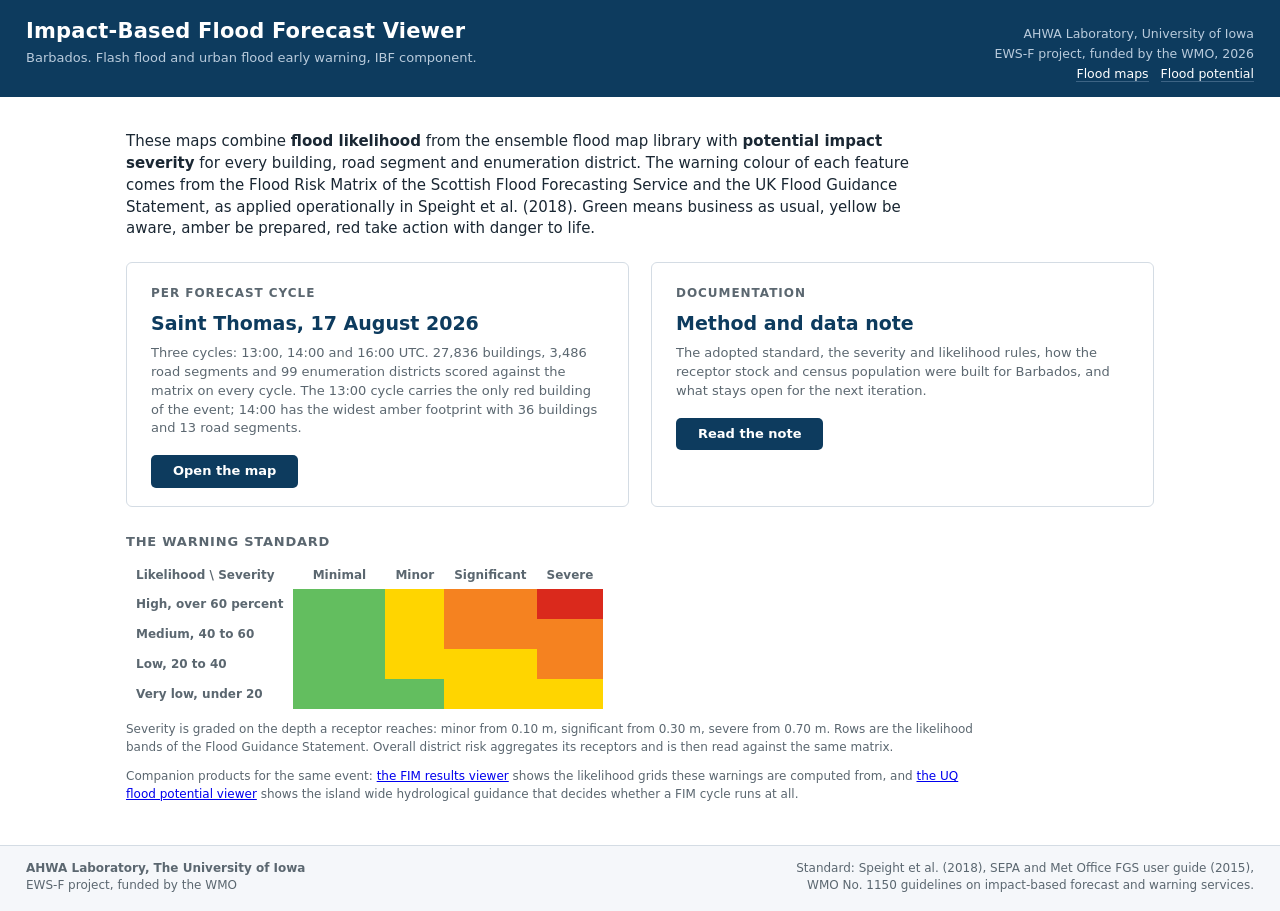
==== index.html @ 12cea6f9 "Impact based forecast viewer, Saint Thomas Barbados, three forecast cycles" ====
<!DOCTYPE html>
<html lang="en">
<head>
<meta charset="utf-8">
<meta name="viewport" content="width=device-width, initial-scale=1">
<title>IBF Viewer. Barbados</title>
<meta name="description" content="Impact-based flood forecast viewer for Barbados. Per forecast cycle warning maps for the Saint Thomas pilot, built on the TITO FIM ensemble products.">
<link rel="icon" href="data:image/svg+xml,%3Csvg xmlns='http://www.w3.org/2000/svg' viewBox='0 0 16 16'%3E%3Ccircle cx='8' cy='8' r='6' fill='%23F58220'/%3E%3C/svg%3E">
<link rel="stylesheet" href="assets/css/style.css">
</head>
<body class="landing-body">

<header class="site-head">
  <div class="wrap head-row">
    <div>
      <h1>Impact-Based Flood Forecast Viewer</h1>
      <p class="head-sub">Barbados. Flash flood and urban flood early warning, IBF component.</p>
    </div>
    <div class="head-meta">
      <span>AHWA Laboratory, University of Iowa</span>
      <span>EWS-F project, funded by the WMO, 2026</span>
      <span><a href="https://ahwalab.github.io/Barbados_fim/">Flood maps</a> &nbsp; <a href="https://ahwalab.github.io/Barbados_warnings/">Flood potential</a></span>
    </div>
  </div>
</header>

<div class="wrap landing">
  <p class="landing-intro">
    These maps combine <strong>flood likelihood</strong> from the ensemble flood map library
    with <strong>potential impact severity</strong> for every building, road segment and
    enumeration district. The warning colour of each feature comes from the Flood Risk Matrix
    of the Scottish Flood Forecasting Service and the UK Flood Guidance Statement, as applied
    operationally in Speight et al. (2018). Green means business as usual, yellow be aware,
    amber be prepared, red take action with danger to life.
  </p>

  <div class="portal-grid">
    <a class="portal-card" href="saint-thomas/">
      <span class="portal-lang">Per forecast cycle</span>
      <span class="portal-title">Saint Thomas, 17 August 2026</span>
      <span class="portal-desc">Three cycles: 13:00, 14:00 and 16:00 UTC. 27,836 buildings,
        3,486 road segments and 99 enumeration districts scored against the matrix on every
        cycle. The 13:00 cycle carries the only red building of the event; 14:00 has the widest
        amber footprint with 36 buildings and 13 road segments.</span>
      <span class="portal-go">Open the map</span>
    </a>
    <a class="portal-card" href="methods/">
      <span class="portal-lang">Documentation</span>
      <span class="portal-title">Method and data note</span>
      <span class="portal-desc">The adopted standard, the severity and likelihood rules, how
        the receptor stock and census population were built for Barbados, and what stays open
        for the next iteration.</span>
      <span class="portal-go">Read the note</span>
    </a>
  </div>

  <h3 style="font-size:13px;text-transform:uppercase;letter-spacing:0.06em;color:#5b6770;margin:26px 0 10px">The warning standard</h3>
  <table style="border-collapse:collapse;font-size:12px">
    <tr><th style="padding:5px 10px;color:#5b6770;text-align:left">Likelihood \ Severity</th>
      <th style="padding:5px 10px;color:#5b6770">Minimal</th><th style="padding:5px 10px;color:#5b6770">Minor</th>
      <th style="padding:5px 10px;color:#5b6770">Significant</th><th style="padding:5px 10px;color:#5b6770">Severe</th></tr>
    <tr><th style="padding:5px 10px;color:#5b6770;text-align:left">High, over 60 percent</th>
      <td style="background:#63BE5F;width:92px;height:30px"></td><td style="background:#FFD500"></td>
      <td style="background:#F58220"></td><td style="background:#DA291C"></td></tr>
    <tr><th style="padding:5px 10px;color:#5b6770;text-align:left">Medium, 40 to 60</th>
      <td style="background:#63BE5F;height:30px"></td><td style="background:#FFD500"></td>
      <td style="background:#F58220"></td><td style="background:#F58220"></td></tr>
    <tr><th style="padding:5px 10px;color:#5b6770;text-align:left">Low, 20 to 40</th>
      <td style="background:#63BE5F;height:30px"></td><td style="background:#FFD500"></td>
      <td style="background:#FFD500"></td><td style="background:#F58220"></td></tr>
    <tr><th style="padding:5px 10px;color:#5b6770;text-align:left">Very low, under 20</th>
      <td style="background:#63BE5F;height:30px"></td><td style="background:#63BE5F"></td>
      <td style="background:#FFD500"></td><td style="background:#FFD500"></td></tr>
  </table>
  <p class="landing-note" style="margin-top:12px">
    Severity is graded on the depth a receptor reaches: minor from 0.10 m, significant from
    0.30 m, severe from 0.70 m. Rows are the likelihood bands of the Flood Guidance Statement.
    Overall district risk aggregates its receptors and is then read against the same matrix.
  </p>

  <p class="landing-note">
    Companion products for the same event:
    <a href="https://ahwalab.github.io/Barbados_fim/">the FIM results viewer</a> shows the likelihood grids these warnings
    are computed from, and <a href="https://ahwalab.github.io/Barbados_warnings/">the UQ flood potential viewer</a> shows the
    island wide hydrological guidance that decides whether a FIM cycle runs at all.
  </p>
</div>

<footer class="site-foot landing-foot">
  <div class="wrap foot-row">
    <div>
      <strong>AHWA Laboratory, The University of Iowa</strong><br>
      EWS-F project, funded by the WMO
    </div>
    <div class="foot-right">
      Standard: Speight et al. (2018), SEPA and Met Office FGS user guide (2015),<br>
      WMO No. 1150 guidelines on impact-based forecast and warning services.
    </div>
  </div>
</footer>
</body>
</html>
---- assets/css/style.css ----
/* Barbados viewers. Plain, quiet design: the maps carry the color.
   Shared base stylesheet, copied into each of the three viewer folders. */

:root {
  --navy: #0d3b5e;
  --blue: #2b6ca3;
  --ink: #1a2733;
  --mute: #5b6770;
  --line: #d4dce4;
  --panel: #f5f7fa;
  --surface: #ffffff;
  --wet: #d9e7f3;
  --wet-line: #9dbcd8;
}

* { box-sizing: border-box; }

body {
  margin: 0;
  font-family: "Segoe UI", system-ui, -apple-system, Roboto, "Helvetica Neue", Arial, sans-serif;
  color: var(--ink);
  background: var(--surface);
  font-size: 14px;
  line-height: 1.45;
}

.wrap { max-width: 1440px; margin: 0 auto; padding: 0 26px; }

/* header */
.site-head { background: var(--navy); color: #fff; }
.head-row { display: flex; justify-content: space-between; align-items: baseline;
  gap: 18px; flex-wrap: wrap; padding-top: 16px; padding-bottom: 14px; }
.site-head h1 { margin: 0; font-size: 21px; font-weight: 600; letter-spacing: 0.2px; }
.head-sub { margin: 3px 0 0; font-size: 13px; color: #b9cbdc; }
.head-meta { text-align: right; font-size: 12.5px; color: #b9cbdc; display: flex;
  flex-direction: column; gap: 2px; }
.head-meta a { color: #fff; text-decoration: none; border-bottom: 1px solid #3d6485; }
.head-meta a:hover { border-color: #fff; }

.context-band { background: var(--panel); border-bottom: 1px solid var(--line);
  font-size: 12.5px; color: var(--mute); }
.context-band .wrap { padding-top: 8px; padding-bottom: 8px; }

/* controls */
.controls { display: flex; gap: 26px; align-items: center; flex-wrap: wrap;
  padding: 14px 0 10px; }
.ctl-group { display: flex; gap: 8px; align-items: center; }
.ctl-label { font-size: 11.5px; color: var(--mute); text-transform: uppercase;
  letter-spacing: 0.05em; }
.seg { display: inline-flex; border: 1px solid var(--line); border-radius: 5px; overflow: hidden; }
.seg button { border: 0; background: var(--surface); color: var(--ink); padding: 6px 13px;
  font: inherit; font-size: 13px; cursor: pointer; border-right: 1px solid var(--line); }
.seg button:last-child { border-right: 0; }
.seg button:hover { background: var(--panel); }
.seg button.on { background: var(--navy); color: #fff; }
.seg button:disabled { color: #b3bcc4; cursor: not-allowed; background: #fafbfc; }
.toggle, .step { border: 1px solid var(--line); background: var(--surface); color: var(--ink);
  padding: 6px 13px; border-radius: 5px; font: inherit; font-size: 13px; cursor: pointer; }
.toggle:hover, .step:hover { background: var(--panel); }
.toggle.on { background: var(--navy); border-color: var(--navy); color: #fff; }
.toggle.muted { color: #8b98a5; }
.step { padding: 6px 9px; font-size: 11px; color: var(--mute); }
select.picker { border: 1px solid var(--line); border-radius: 5px; padding: 6px 8px;
  font: inherit; font-size: 13px; background: var(--surface); color: var(--ink); }

/* day and hour picker */
.clock { padding: 2px 0 8px; }
.dayrow { display: flex; align-items: center; gap: 5px; margin-bottom: 4px; }
.dayrow .day { width: 58px; font-size: 12px; color: var(--mute); font-weight: 600; }
.chip { width: 30px; height: 24px; border: 1px solid var(--line); border-radius: 4px;
  font-size: 10.5px; display: flex; align-items: center; justify-content: center;
  cursor: pointer; background: var(--surface); user-select: none; }
.chip:hover { border-color: var(--blue); }
.chip.quiet { background: #f1f3f5; color: #9aa7b3; }
.chip.wet { background: var(--wet); border-color: var(--wet-line); }
.chip.sel { background: var(--navy); border-color: var(--navy); color: #fff; font-weight: 700; }
.chip.gap { visibility: hidden; }

/* main layout */
.main { display: flex; gap: 26px; align-items: flex-start; padding-bottom: 6px; }
.map-col { flex: 1 1 620px; min-width: 380px; }
.mapbox { position: relative; border: 1px solid var(--line); border-radius: 4px;
  overflow: hidden; background: #eef2f5; height: min(68vh, 720px); }
#map { position: absolute; inset: 0; }
.quiet-msg { position: absolute; inset: 0; z-index: 500; display: flex; align-items: center;
  justify-content: center; color: var(--mute); font-size: 15px;
  background: rgba(244,246,248,0.93); padding: 0 30px; text-align: center; }
.map-caption { font-size: 11px; color: var(--mute); margin-top: 6px; }

/* side panel */
.side { flex: 0 1 380px; min-width: 300px; }
.cyc-head { display: flex; align-items: center; gap: 10px; margin: 2px 0 10px; }
.cyc-head h2 { font-size: 16px; margin: 0; font-weight: 600; }
.badge { font-size: 11px; padding: 2px 9px; border-radius: 9px; font-weight: 600; }
.badge.trig { background: #e3edf6; color: var(--navy); }
.badge.quiet { background: #eef0f2; color: var(--mute); }
.badge.warn { background: #fdf0d5; color: #8a5b00; }
.kv { display: grid; grid-template-columns: auto 1fr; gap: 3px 14px; margin: 0 0 12px; }
.kv dt { color: var(--mute); }
.kv dd { margin: 0; font-variant-numeric: tabular-nums; }
table.st { border-collapse: collapse; width: 100%; font-size: 12.5px; margin-bottom: 12px; }
table.st th, table.st td { border-bottom: 1px solid var(--line); padding: 5px 7px;
  text-align: right; font-variant-numeric: tabular-nums; }
table.st th:first-child, table.st td:first-child { text-align: left; }
table.st th { color: var(--mute); font-weight: 600; }
table.st tr.on td { background: var(--panel); font-weight: 600; }
.legend { display: flex; gap: 10px; flex-wrap: wrap; font-size: 11px; color: var(--mute);
  margin-bottom: 8px; }
.legend i { display: inline-block; width: 11px; height: 11px; border-radius: 2px;
  margin-right: 4px; vertical-align: -1px; }
.legend i.ring { border: 2px solid #111; background: #fff; border-radius: 50%;
  width: 8px; height: 8px; }
.legend i.dash { border-top: 2px dashed #0d3b5e; height: 0; width: 16px; border-radius: 0;
  vertical-align: 3px; }
.note { font-size: 11.5px; color: var(--mute); margin-top: 10px; }
.note strong { color: var(--ink); }
.flag { font-size: 11.5px; color: #8a5b00; background: #fdf0d5; border: 1px solid #f0dcae;
  border-radius: 4px; padding: 7px 9px; margin-top: 10px; }

/* timeline */
.timeline { padding: 12px 0 20px; }
.tl-head { display: flex; justify-content: space-between; align-items: baseline;
  gap: 14px; flex-wrap: wrap; margin-bottom: 4px; }
.tl-head h3 { font-size: 14px; margin: 0; font-weight: 600; }
.tl-key { font-size: 11px; color: var(--mute); }
.tl-key i { display: inline-block; vertical-align: middle; margin: 0 5px 0 12px; }
.tl-key i.k-line { width: 16px; height: 0; border-top: 2px solid var(--blue); }
.tl-key i.k-ss { width: 16px; height: 0; border-top: 2px dashed #b3541e; }
.tl-key i.k-trig { width: 16px; height: 0; border-top: 1px solid #9aa7b3; }
.tl-key i.k-cur { width: 0; height: 12px; border-left: 3px solid var(--ink); }
.stripwrap { position: relative; }
svg#strip { width: 100%; height: 130px; display: block; cursor: pointer; }
.tooltip { position: absolute; background: var(--ink); color: #fff; font-size: 11.5px;
  padding: 5px 9px; border-radius: 4px; pointer-events: none; white-space: nowrap;
  transform: translate(-50%, -110%); z-index: 900; }
.tl-cap { font-size: 11px; color: var(--mute); margin-top: 2px; }

/* footer */
.site-foot { border-top: 1px solid var(--line); background: var(--panel);
  margin-top: 8px; font-size: 12px; color: var(--mute); }
.foot-row { display: flex; justify-content: space-between; gap: 18px; flex-wrap: wrap;
  padding-top: 14px; padding-bottom: 16px; }
.foot-right { text-align: right; }

/* landing page */
.landing-body { display: flex; flex-direction: column; min-height: 100vh; }
.landing { flex: 1 0 auto; padding-top: 34px; padding-bottom: 30px; max-width: 1080px; }
.landing-intro { font-size: 15px; color: var(--ink); margin: 0 0 22px; max-width: 820px; }
.portal-grid { display: flex; gap: 22px; flex-wrap: wrap; margin: 8px 0 22px; }
.portal-card { flex: 1 1 300px; border: 1px solid var(--line); border-radius: 6px;
  padding: 22px 24px 18px; text-decoration: none; color: var(--ink);
  background: var(--surface); display: flex; flex-direction: column; gap: 7px; }
.portal-card:hover { border-color: var(--blue); background: #fbfcfe; }
.portal-lang { font-size: 12px; color: var(--mute); text-transform: uppercase;
  letter-spacing: 0.08em; font-weight: 600; }
.portal-title { font-size: 19px; font-weight: 600; color: var(--navy); }
.portal-desc { font-size: 13px; color: var(--mute); }
.portal-go { margin-top: 10px; align-self: flex-start; background: var(--navy);
  color: #fff; font-size: 13px; font-weight: 600; padding: 7px 22px; border-radius: 5px; }
.portal-card:hover .portal-go { background: var(--blue); }
.landing-note { font-size: 12px; color: var(--mute); max-width: 860px; }
.landing-foot { margin-top: 0; }
.doc { max-width: 860px; }
.doc h2 { font-size: 17px; margin: 26px 0 6px; }
.doc h3 { font-size: 14px; margin: 18px 0 4px; }
.doc table { border-collapse: collapse; width: 100%; font-size: 13px; margin: 10px 0; }
.doc th, .doc td { border: 1px solid var(--line); padding: 5px 8px; text-align: left; }
.doc th { background: var(--panel); font-weight: 600; }

/* leaflet trims, ASCII only in the interface */
.leaflet-container { font-family: inherit; font-size: 12px; background: #eef2f5; }
.leaflet-control-attribution { font-size: 10px; }
.leaflet-popup-content { margin: 10px 12px; font-size: 12.5px; }
.leaflet-popup-content b { color: var(--navy); }
.leaflet-popup-content table { border-collapse: collapse; margin-top: 5px; }
.leaflet-popup-content td { padding: 1px 8px 1px 0; }
.map-legend { background: rgba(255,255,255,0.92); padding: 8px 10px; border-radius: 4px;
  border: 1px solid var(--line); font-size: 11px; line-height: 1.5; color: var(--ink); }
.map-legend b { display: block; margin-bottom: 3px; font-size: 11px; color: var(--mute);
  text-transform: uppercase; letter-spacing: 0.05em; }
.map-legend i { display: inline-block; width: 12px; height: 12px; margin-right: 5px;
  vertical-align: -2px; border-radius: 2px; }

@media (max-width: 980px) {
  .main { flex-direction: column; }
  .map-col, .side { width: 100%; max-width: none; }
  .head-meta, .foot-right { text-align: left; }
}
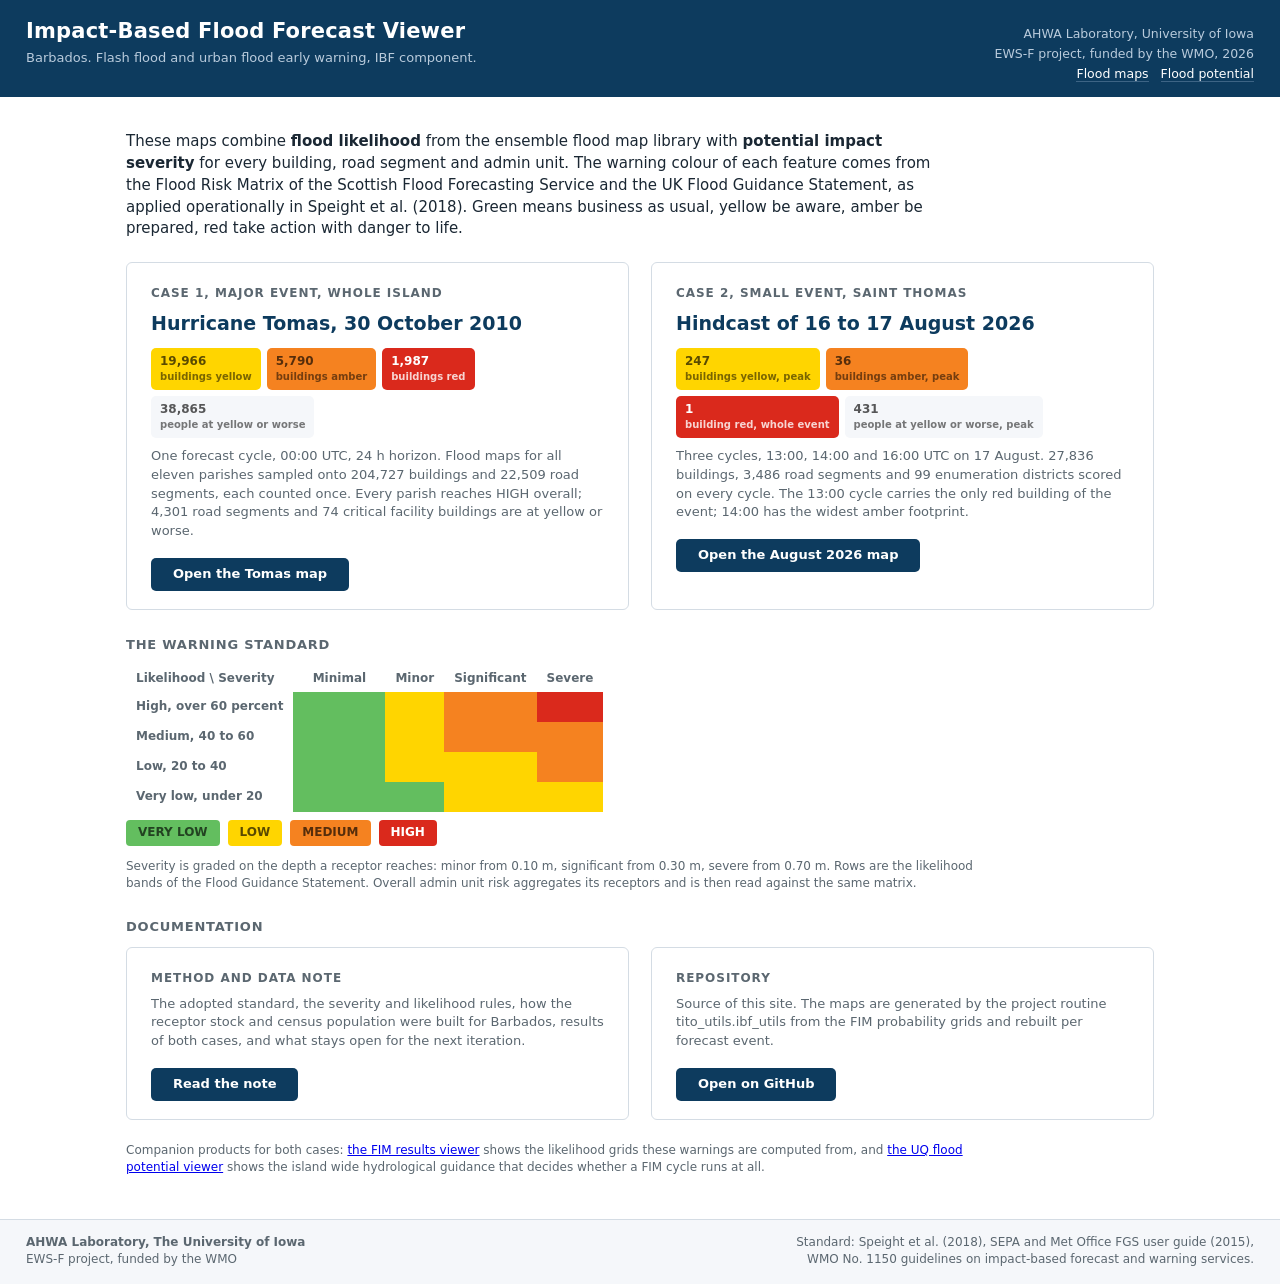
==== commit 4356cec3: "Two event site: Hurricane Tomas 2010 added, August 2026 kept, FLASH scale for both" ====
--- a/index.html
+++ b/index.html
@@ -4,7 +4,7 @@
 <meta charset="utf-8">
 <meta name="viewport" content="width=device-width, initial-scale=1">
 <title>IBF Viewer. Barbados</title>
-<meta name="description" content="Impact-based flood forecast viewer for Barbados. Per forecast cycle warning maps for the Saint Thomas pilot, built on the TITO FIM ensemble products.">
+<meta name="description" content="Impact-based flood forecast viewer for Barbados. Warning maps built on the TITO FIM ensemble products for two cases: Hurricane Tomas, 30 October 2010, island wide, and the hindcast of 16 to 17 August 2026 for the Saint Thomas pilot.">
 <link rel="icon" href="data:image/svg+xml,%3Csvg xmlns='http://www.w3.org/2000/svg' viewBox='0 0 16 16'%3E%3Ccircle cx='8' cy='8' r='6' fill='%23F58220'/%3E%3C/svg%3E">
 <link rel="stylesheet" href="assets/css/style.css">
 </head>
@@ -28,33 +28,46 @@
   <p class="landing-intro">
     These maps combine <strong>flood likelihood</strong> from the ensemble flood map library
     with <strong>potential impact severity</strong> for every building, road segment and
-    enumeration district. The warning colour of each feature comes from the Flood Risk Matrix
+    admin unit. The warning colour of each feature comes from the Flood Risk Matrix
     of the Scottish Flood Forecasting Service and the UK Flood Guidance Statement, as applied
     operationally in Speight et al. (2018). Green means business as usual, yellow be aware,
     amber be prepared, red take action with danger to life.
   </p>
 
   <div class="portal-grid">
-    <a class="portal-card" href="saint-thomas/">
-      <span class="portal-lang">Per forecast cycle</span>
-      <span class="portal-title">Saint Thomas, 17 August 2026</span>
-      <span class="portal-desc">Three cycles: 13:00, 14:00 and 16:00 UTC. 27,836 buildings,
-        3,486 road segments and 99 enumeration districts scored against the matrix on every
-        cycle. The 13:00 cycle carries the only red building of the event; 14:00 has the widest
-        amber footprint with 36 buildings and 13 road segments.</span>
-      <span class="portal-go">Open the map</span>
+    <a class="portal-card" href="tomas2010/">
+      <span class="portal-lang">Case 1, major event, whole island</span>
+      <span class="portal-title">Hurricane Tomas, 30 October 2010</span>
+      <span class="stats">
+        <span class="stat" style="background:#FFD500">19,966<small>buildings yellow</small></span>
+        <span class="stat" style="background:#F58220">5,790<small>buildings amber</small></span>
+        <span class="stat" style="background:#DA291C;color:#fff">1,987<small>buildings red</small></span>
+        <span class="stat">38,865<small>people at yellow or worse</small></span>
+      </span>
+      <span class="portal-desc">One forecast cycle, 00:00 UTC, 24 h horizon. Flood maps for all
+        eleven parishes sampled onto 204,727 buildings and 22,509 road segments, each counted
+        once. Every parish reaches HIGH overall; 4,301 road segments and 74 critical facility
+        buildings are at yellow or worse.</span>
+      <span class="portal-go">Open the Tomas map</span>
     </a>
-    <a class="portal-card" href="methods/">
-      <span class="portal-lang">Documentation</span>
-      <span class="portal-title">Method and data note</span>
-      <span class="portal-desc">The adopted standard, the severity and likelihood rules, how
-        the receptor stock and census population were built for Barbados, and what stays open
-        for the next iteration.</span>
-      <span class="portal-go">Read the note</span>
+    <a class="portal-card" href="aug2026/">
+      <span class="portal-lang">Case 2, small event, Saint Thomas</span>
+      <span class="portal-title">Hindcast of 16 to 17 August 2026</span>
+      <span class="stats">
+        <span class="stat" style="background:#FFD500">247<small>buildings yellow, peak</small></span>
+        <span class="stat" style="background:#F58220">36<small>buildings amber, peak</small></span>
+        <span class="stat" style="background:#DA291C;color:#fff">1<small>building red, whole event</small></span>
+        <span class="stat">431<small>people at yellow or worse, peak</small></span>
+      </span>
+      <span class="portal-desc">Three cycles, 13:00, 14:00 and 16:00 UTC on 17 August. 27,836
+        buildings, 3,486 road segments and 99 enumeration districts scored on every cycle. The
+        13:00 cycle carries the only red building of the event; 14:00 has the widest amber
+        footprint.</span>
+      <span class="portal-go">Open the August 2026 map</span>
     </a>
   </div>
 
-  <h3 style="font-size:13px;text-transform:uppercase;letter-spacing:0.06em;color:#5b6770;margin:26px 0 10px">The warning standard</h3>
+  <h3 class="sec">The warning standard</h3>
   <table style="border-collapse:collapse;font-size:12px">
     <tr><th style="padding:5px 10px;color:#5b6770;text-align:left">Likelihood \ Severity</th>
       <th style="padding:5px 10px;color:#5b6770">Minimal</th><th style="padding:5px 10px;color:#5b6770">Minor</th>
@@ -72,14 +85,37 @@
       <td style="background:#63BE5F;height:30px"></td><td style="background:#63BE5F"></td>
       <td style="background:#FFD500"></td><td style="background:#FFD500"></td></tr>
   </table>
+  <div class="mrow">
+    <span style="background:#63BE5F">VERY LOW</span>
+    <span style="background:#FFD500">LOW</span>
+    <span style="background:#F58220">MEDIUM</span>
+    <span style="background:#DA291C;color:#fff">HIGH</span>
+  </div>
   <p class="landing-note" style="margin-top:12px">
     Severity is graded on the depth a receptor reaches: minor from 0.10 m, significant from
     0.30 m, severe from 0.70 m. Rows are the likelihood bands of the Flood Guidance Statement.
-    Overall district risk aggregates its receptors and is then read against the same matrix.
+    Overall admin unit risk aggregates its receptors and is then read against the same matrix.
   </p>
 
+  <h3 class="sec">Documentation</h3>
+  <div class="portal-grid">
+    <a class="portal-card" href="methods/">
+      <span class="portal-lang">Method and data note</span>
+      <span class="portal-desc">The adopted standard, the severity and likelihood rules, how the
+        receptor stock and census population were built for Barbados, results of both cases, and
+        what stays open for the next iteration.</span>
+      <span class="portal-go">Read the note</span>
+    </a>
+    <a class="portal-card" href="https://github.com/AHWALab/Barbados_IFB">
+      <span class="portal-lang">Repository</span>
+      <span class="portal-desc">Source of this site. The maps are generated by the project routine
+        tito_utils.ibf_utils from the FIM probability grids and rebuilt per forecast event.</span>
+      <span class="portal-go">Open on GitHub</span>
+    </a>
+  </div>
+
   <p class="landing-note">
-    Companion products for the same event:
+    Companion products for both cases:
     <a href="https://ahwalab.github.io/Barbados_fim/">the FIM results viewer</a> shows the likelihood grids these warnings
     are computed from, and <a href="https://ahwalab.github.io/Barbados_warnings/">the UQ flood potential viewer</a> shows the
     island wide hydrological guidance that decides whether a FIM cycle runs at all.
--- a/assets/css/style.css
+++ b/assets/css/style.css
@@ -186,3 +186,64 @@
   .map-col, .side { width: 100%; max-width: none; }
   .head-meta, .foot-right { text-align: left; }
 }
+
+/* keep 30 m cells crisp when zoomed in */
+img.leaflet-image-layer { image-rendering: pixelated; image-rendering: crisp-edges; }
+
+/* additions for the two event site, September 2026 */
+.eventtag { font-size: 11.5px; color: var(--mute); border: 1px solid var(--line);
+  border-left: 3px solid var(--blue); padding: 4px 10px; background: #fbfcfd; border-radius: 3px; }
+.flashbar { height: 12px; display: flex; border-radius: 2px; overflow: hidden;
+  border: 1px solid var(--line); margin: 4px 0 2px; }
+.flashbar div { flex: 1; }
+.flashlabels { display: flex; justify-content: space-between; font-size: 10.5px;
+  color: var(--mute); margin: 0 0 6px; }
+.flashlabels b { color: var(--ink); font-weight: 600; }
+.rampbox { display: flex; height: 11px; border-radius: 2px; overflow: hidden;
+  border: 1px solid var(--line); margin-top: 3px; }
+.rampbox div { flex: 1; }
+.ramplab { display: flex; font-size: 9.5px; color: var(--mute); margin-top: 1px; }
+.ramplab span { flex: 1; text-align: left; }
+.ramplab span.last { text-align: right; flex: 0 0 auto; }
+.rampunit { font-size: 10px; color: var(--mute); }
+.lg-note { margin-top: 3px; color: var(--mute); font-size: 10.5px; }
+.lg-sub { margin-top: 7px; font-size: 10.5px; color: var(--mute); text-transform: uppercase;
+  letter-spacing: 0.05em; }
+.map-legend { max-width: 250px; }
+.sw { display: inline-block; width: 10px; height: 10px; border-radius: 2px; margin-right: 6px;
+  vertical-align: -1px; }
+table.pt { border-collapse: collapse; width: 100%; font-size: 11.5px; margin-bottom: 10px; }
+table.pt th, table.pt td { border-bottom: 1px solid var(--line); padding: 3px 5px; text-align: right;
+  font-variant-numeric: tabular-nums; white-space: nowrap; }
+table.pt th:first-child, table.pt td:first-child { text-align: left; }
+table.pt td:nth-child(4) { text-align: left; }
+table.pt th { color: var(--mute); font-weight: 600; }
+.side h3.sub { font-size: 12px; margin: 12px 0 4px; font-weight: 600; color: var(--mute);
+  text-transform: uppercase; letter-spacing: 0.05em; }
+rect.mbar:hover { stroke: #1a2733; stroke-width: 2; }
+.head-meta .lang { display: inline-block; border: 1px solid #3d6485; border-radius: 3px;
+  padding: 2px 9px; color: #fff; text-decoration: none; }
+.portal-card .stats { display: flex; gap: 6px; flex-wrap: wrap; margin: 4px 0 2px; }
+.portal-card .stat { border-radius: 5px; padding: 5px 9px; font-size: 12px; font-weight: 700;
+  color: rgba(0,0,0,0.65); background: var(--panel); }
+.portal-card .stat small { display: block; font-weight: 600; font-size: 10px; opacity: 0.8; }
+.portal-card .badge { margin-left: 8px; vertical-align: 2px; }
+.portal-card.suggested { border-color: var(--blue); }
+.landing .flashbar { max-width: 520px; height: 10px; margin-top: 18px; }
+.landing .flashlabels { max-width: 520px; }
+.landing h3.sec { font-size: 13px; text-transform: uppercase; letter-spacing: 0.06em;
+  color: var(--mute); margin: 26px 0 10px; }
+.mrow { display: flex; gap: 8px; margin-top: 8px; flex-wrap: wrap; }
+.mrow span { font-size: 12px; font-weight: 700; padding: 4px 12px; border-radius: 4px; color: rgba(0,0,0,0.65); }
+.controls .static { font-size: 13px; color: var(--ink); padding: 6px 0; }
+
+.kv { grid-template-columns: auto minmax(0, 1fr); }
+.kv dt { white-space: nowrap; }
+.side { flex: 0 1 400px; min-width: 300px; max-width: 100%; }
+.side .tablewrap { overflow-x: auto; }
+table.pt th, table.pt td { white-space: normal; }
+table.pt td:first-child { white-space: nowrap; }
+
+/* critical facilities are squares, so they read apart from the round building dots */
+.fac-icon { width: 11px; height: 11px; border: 1.6px solid #22303a;
+  box-shadow: 0 0 0 1.5px rgba(255,255,255,0.9); }
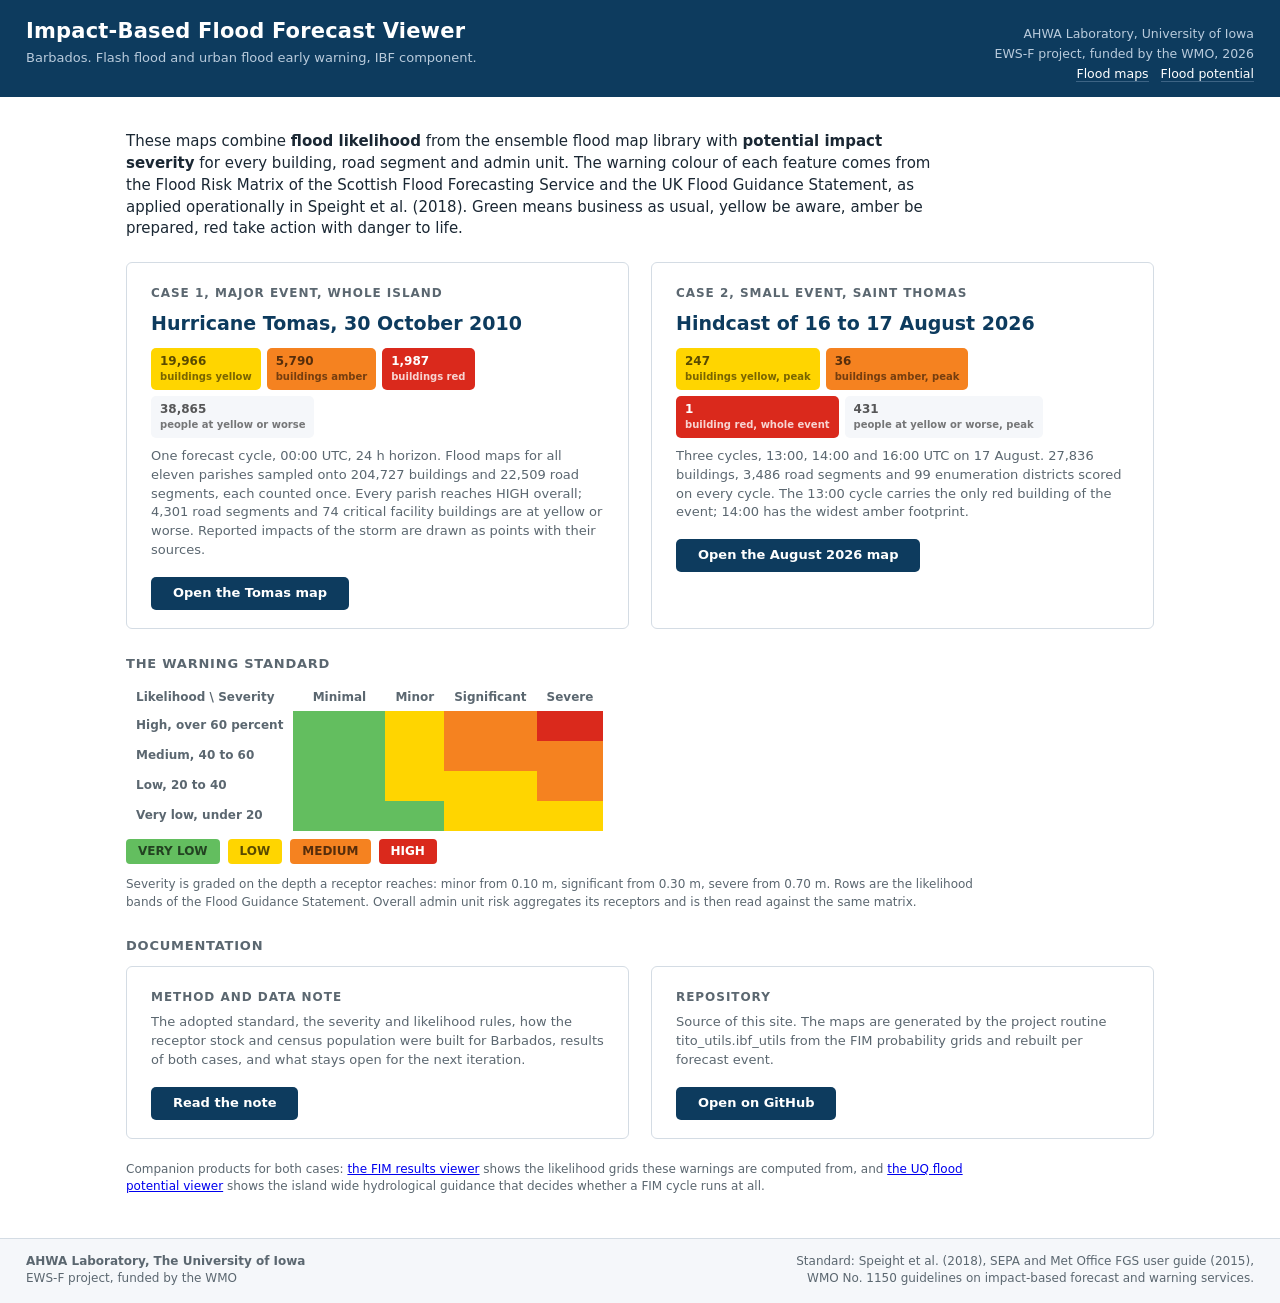
==== commit b1af42ba: "Two event site: Tomas 2010 with reported impacts, August 2026 kept" ====
--- a/index.html
+++ b/index.html
@@ -47,7 +47,8 @@
       <span class="portal-desc">One forecast cycle, 00:00 UTC, 24 h horizon. Flood maps for all
         eleven parishes sampled onto 204,727 buildings and 22,509 road segments, each counted
         once. Every parish reaches HIGH overall; 4,301 road segments and 74 critical facility
-        buildings are at yellow or worse.</span>
+        buildings are at yellow or worse. Reported impacts of the storm are drawn as points with
+        their sources.</span>
       <span class="portal-go">Open the Tomas map</span>
     </a>
     <a class="portal-card" href="aug2026/">
